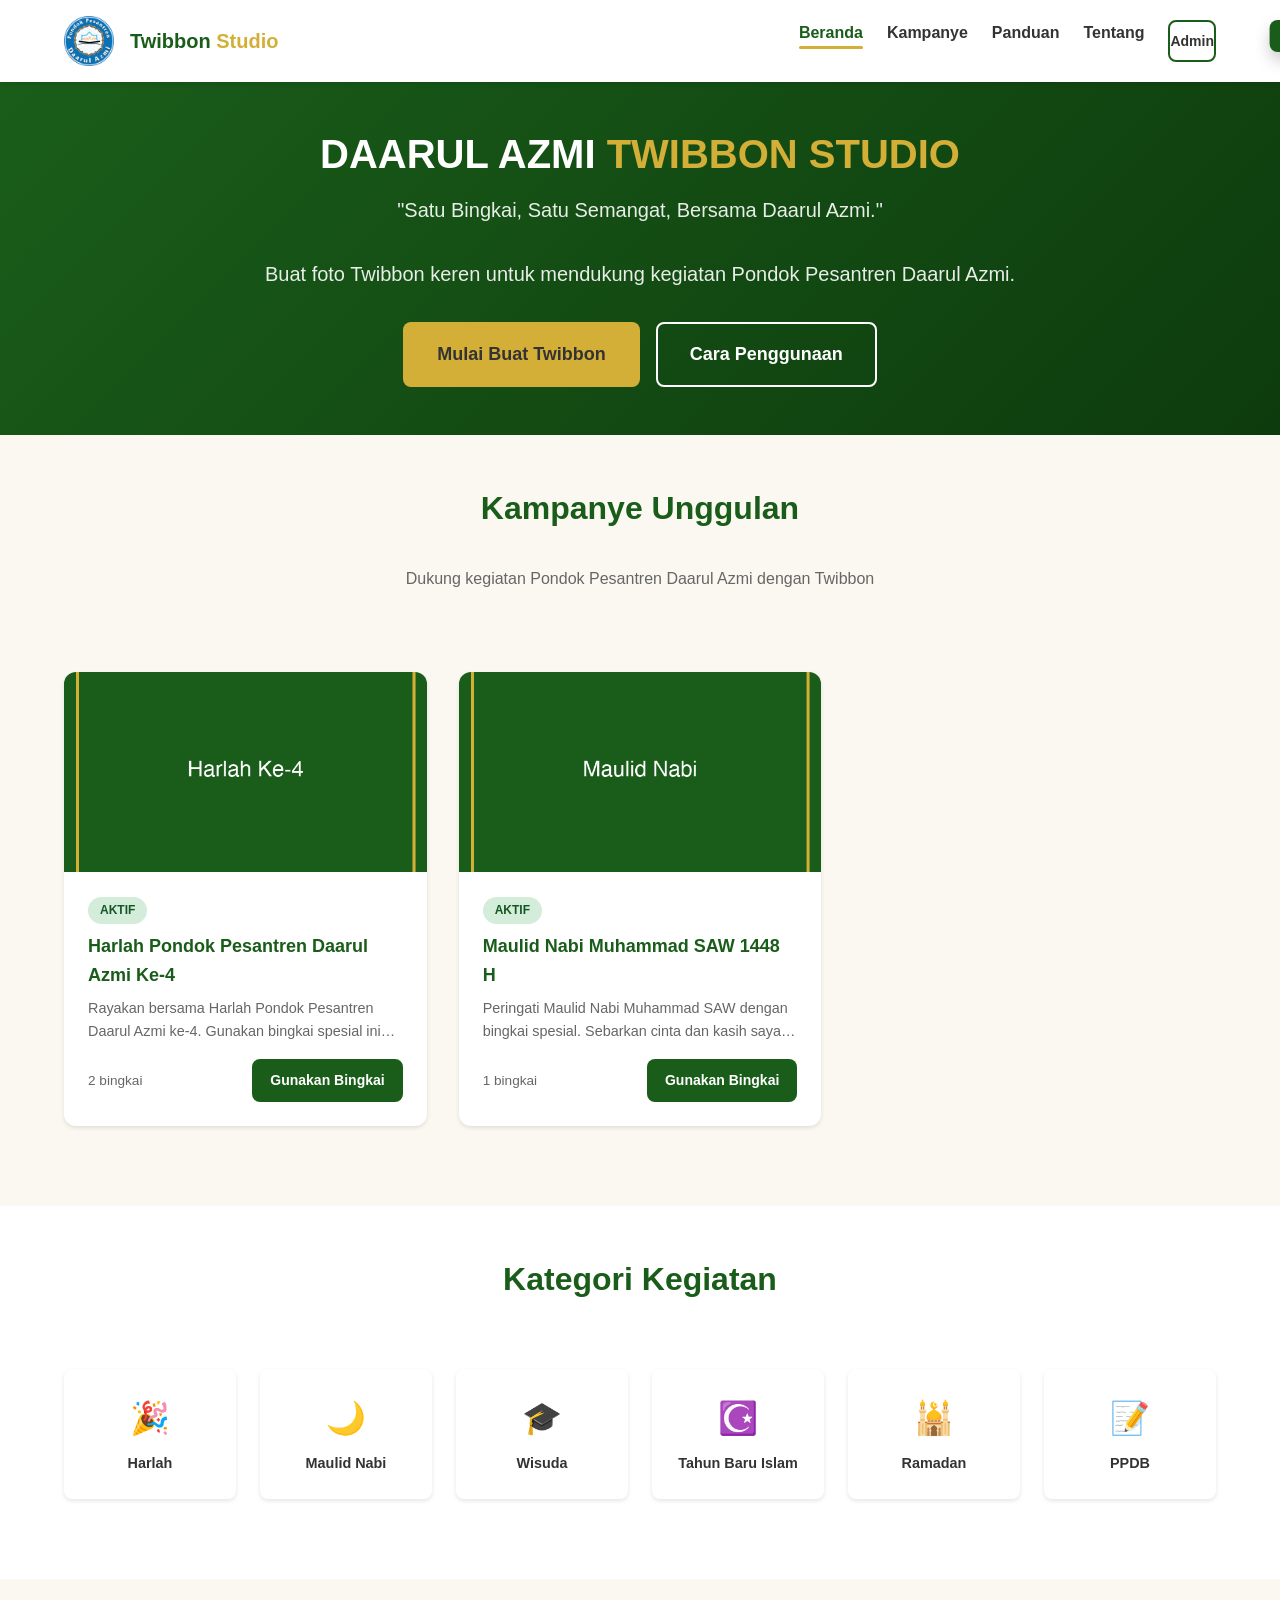
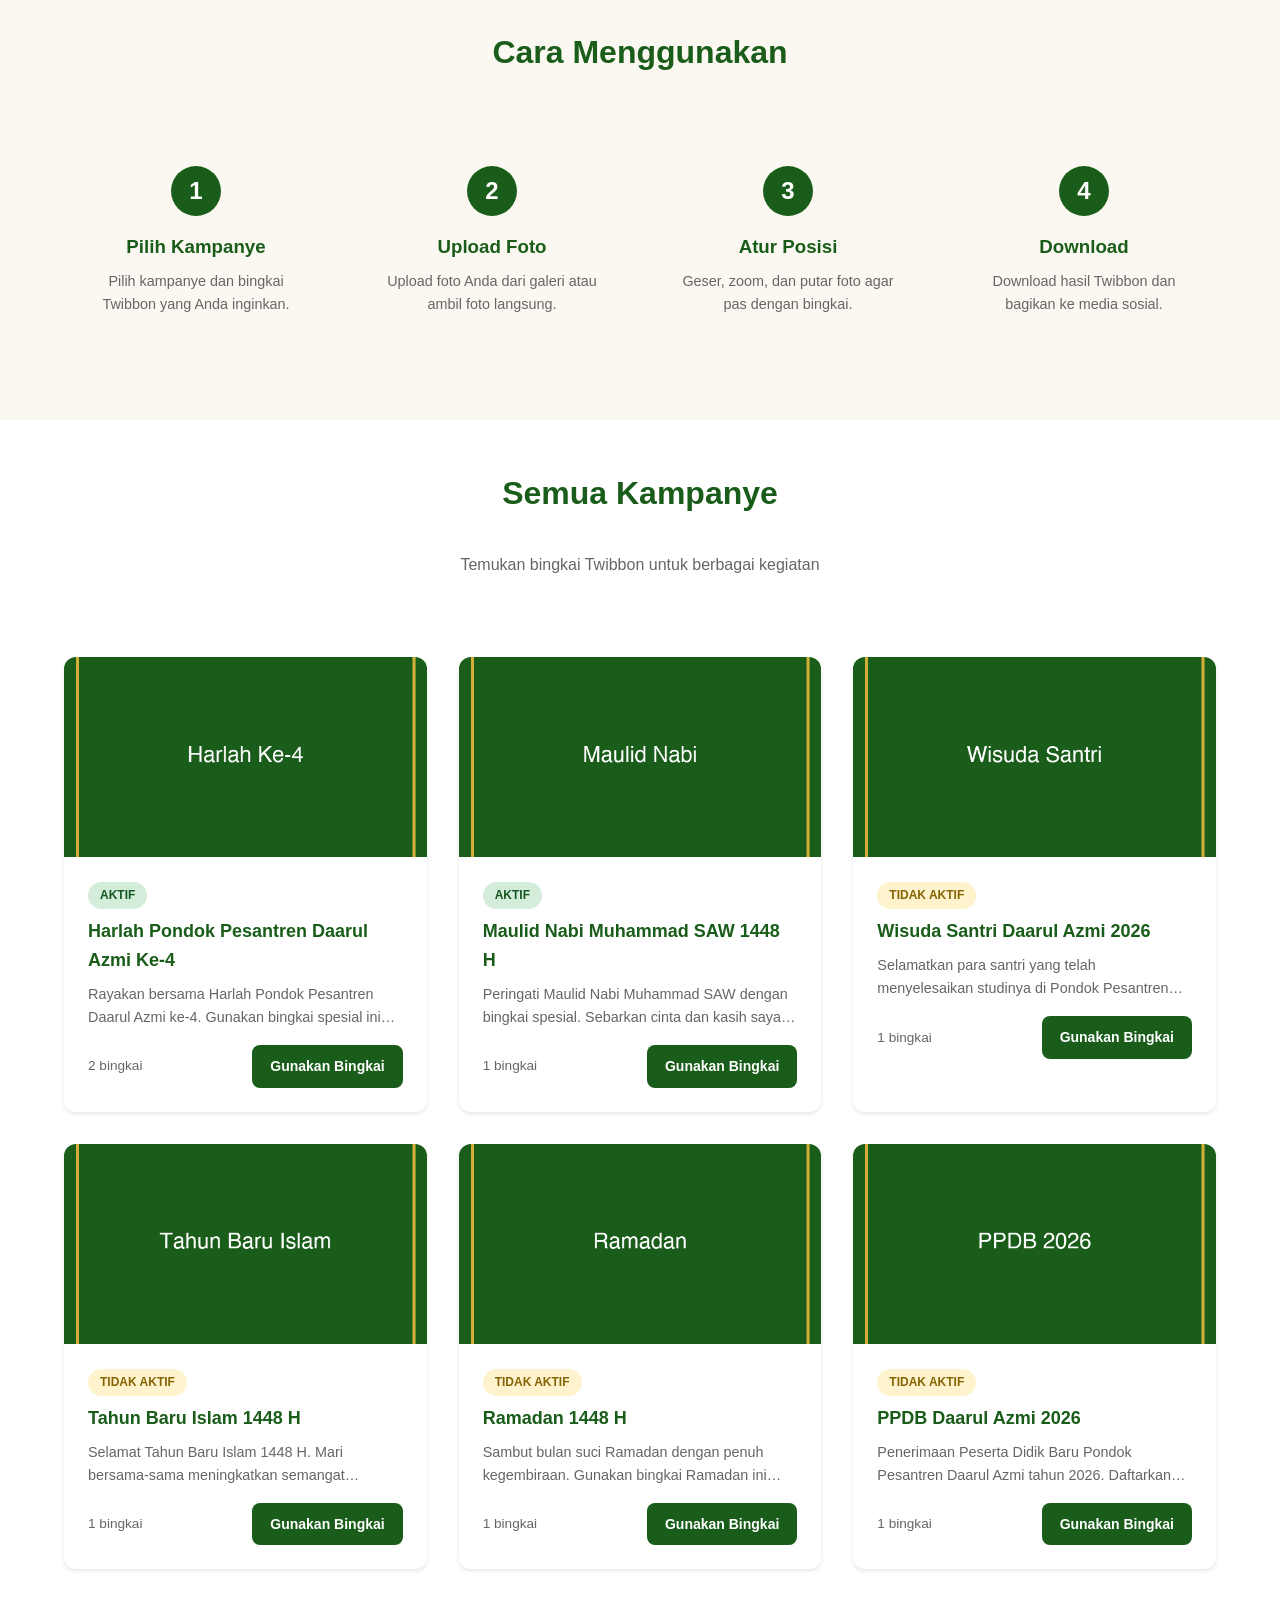
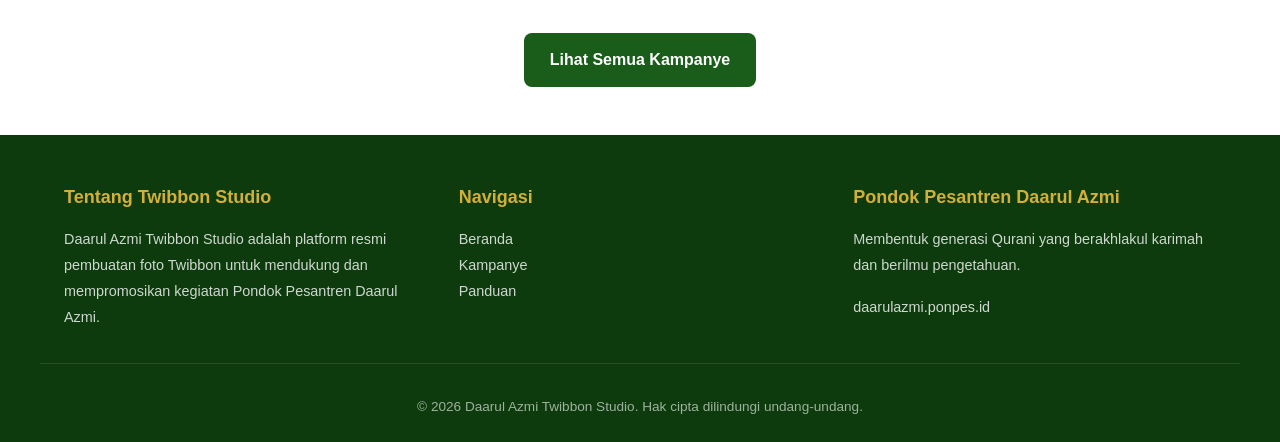
==== index.html @ 550771b5 "fix: change email input to text for admin login - Changed input type from 'email' to 'text' to allow" ====
<!DOCTYPE html>
<html lang="id">
<head>
  <meta charset="UTF-8">
  <meta name="viewport" content="width=device-width, initial-scale=1.0">
  <title>Daarul Azmi Twibbon Studio - Satu Bingkai, Satu Semangat</title>
  <meta name="description" content="Platform resmi pembuatan foto Twibbon untuk kegiatan Pondok Pesantren Daarul Azmi.">
  
  <!-- Favicon -->
  <link rel="icon" href="assets/logo/logo.png" type="image/png">
  
  <!-- Styles -->
  <link rel="stylesheet" href="css/global.css">
  <link rel="stylesheet" href="css/layout.css">
  <link rel="stylesheet" href="css/mobile.css">
  
  <!-- PWA -->
  <link rel="manifest" href="manifest.json">
  <meta name="theme-color" content="#1a5d1a">
</head>
<body>
  <!-- Header -->
  <header class="header">
    <div class="header-inner">
      <a href="index.html" class="logo">
        <img src="assets/logo/logo.png" alt="Logo Daarul Azmi">
        <div class="logo-text">Twibbon <span>Studio</span></div>
      </a>
      
      <button class="menu-toggle" id="menu-toggle" aria-label="Toggle menu">☰</button>
      
      <nav class="nav" id="main-nav">
        <ul class="nav-links">
          <li><a href="index.html" class="active">Beranda</a></li>
          <li><a href="kampanye.html">Kampanye</a></li>
          <li><a href="panduan.html">Panduan</a></li>
          <li><a href="#tentang">Tentang</a></li>
          <li><a href="login.html" class="btn btn-sm btn-outline">Admin</a></li>
        </ul>
      </nav>
    </div>
  </header>

  <!-- Hero Section -->
  <section class="hero">
    <div class="hero-content">
      <h1>DAARUL AZMI <span>TWIBBON STUDIO</span></h1>
      <p>"Satu Bingkai, Satu Semangat, Bersama Daarul Azmi."</p>
      <p>Buat foto Twibbon keren untuk mendukung kegiatan Pondok Pesantren Daarul Azmi.</p>
      <div class="hero-buttons">
        <a href="kampanye.html" class="btn btn-secondary btn-lg">Mulai Buat Twibbon</a>
        <a href="panduan.html" class="btn btn-outline btn-lg" style="border-color: white; color: white;">Cara Penggunaan</a>
      </div>
    </div>
  </section>

  <!-- Featured Campaigns -->
  <section class="section bg-cream">
    <div class="container">
      <h2 class="section-title">Kampanye Unggulan</h2>
      <p class="section-subtitle">Dukung kegiatan Pondok Pesantren Daarul Azmi dengan Twibbon</p>
      <div class="campaigns-grid" id="featured-campaigns">
        <!-- Campaigns will be loaded by JS -->
      </div>
    </div>
  </section>

  <!-- Categories -->
  <section class="section bg-white">
    <div class="container">
      <h2 class="section-title">Kategori Kegiatan</h2>
      <div class="categories-grid">
        <div class="category-card" data-category="harlah">
          <div class="category-icon">🎉</div>
          <div class="category-name">Harlah</div>
        </div>
        <div class="category-card" data-category="maulid">
          <div class="category-icon">🌙</div>
          <div class="category-name">Maulid Nabi</div>
        </div>
        <div class="category-card" data-category="wisuda">
          <div class="category-icon">🎓</div>
          <div class="category-name">Wisuda</div>
        </div>
        <div class="category-card" data-category="islam">
          <div class="category-icon">☪️</div>
          <div class="category-name">Tahun Baru Islam</div>
        </div>
        <div class="category-card" data-category="ramadan">
          <div class="category-icon">🕌</div>
          <div class="category-name">Ramadan</div>
        </div>
        <div class="category-card" data-category="ppdb">
          <div class="category-icon">📝</div>
          <div class="category-name">PPDB</div>
        </div>
      </div>
    </div>
  </section>

  <!-- Guide Section -->
  <section class="section bg-cream">
    <div class="container">
      <h2 class="section-title">Cara Menggunakan</h2>
      <div class="guide-steps">
        <div class="guide-step">
          <div class="step-number">1</div>
          <h3 class="step-title">Pilih Kampanye</h3>
          <p class="step-description">Pilih kampanye dan bingkai Twibbon yang Anda inginkan.</p>
        </div>
        <div class="guide-step">
          <div class="step-number">2</div>
          <h3 class="step-title">Upload Foto</h3>
          <p class="step-description">Upload foto Anda dari galeri atau ambil foto langsung.</p>
        </div>
        <div class="guide-step">
          <div class="step-number">3</div>
          <h3 class="step-title">Atur Posisi</h3>
          <p class="step-description">Geser, zoom, dan putar foto agar pas dengan bingkai.</p>
        </div>
        <div class="guide-step">
          <div class="step-number">4</div>
          <h3 class="step-title">Download</h3>
          <p class="step-description">Download hasil Twibbon dan bagikan ke media sosial.</p>
        </div>
      </div>
    </div>
  </section>

  <!-- All Campaigns -->
  <section class="section bg-white">
    <div class="container">
      <h2 class="section-title">Semua Kampanye</h2>
      <p class="section-subtitle">Temukan bingkai Twibbon untuk berbagai kegiatan</p>
      <div class="campaigns-grid" id="all-campaigns">
        <!-- Campaigns will be loaded by JS -->
      </div>
      <div class="text-center mt-lg">
        <a href="kampanye.html" class="btn btn-primary">Lihat Semua Kampanye</a>
      </div>
    </div>
  </section>

  <!-- Footer -->
  <footer class="footer" id="tentang">
    <div class="footer-content">
      <div class="footer-section">
        <h3>Tentang Twibbon Studio</h3>
        <p>Daarul Azmi Twibbon Studio adalah platform resmi pembuatan foto Twibbon untuk mendukung dan mempromosikan kegiatan Pondok Pesantren Daarul Azmi.</p>
      </div>
      <div class="footer-section">
        <h3>Navigasi</h3>
        <p><a href="index.html">Beranda</a></p>
        <p><a href="kampanye.html">Kampanye</a></p>
        <p><a href="panduan.html">Panduan</a></p>
      </div>
      <div class="footer-section">
        <h3>Pondok Pesantren Daarul Azmi</h3>
        <p>Membentuk generasi Qurani yang berakhlakul karimah dan berilmu pengetahuan.</p>
        <p style="margin-top: 1rem;"><a href="https://daarulazmi.ponpes.id" target="_blank">daarulazmi.ponpes.id</a></p>
      </div>
    </div>
    <div class="footer-bottom">
      <p>&copy; 2026 Daarul Azmi Twibbon Studio. Hak cipta dilindungi undang-undang.</p>
    </div>
  </footer>

  <!-- Notification -->
  <div class="notification" id="notification"></div>

  <!-- Scripts -->
  <script src="js/campaigns.js"></script>
  <script src="js/app.js"></script>
</body>
</html>
---- css/global.css ----
/* ============================================
   DAARUL AZMI TWIBBON STUDIO - Global Styles
   ============================================ */

:root {
  /* Warna utama */
  --primary-green: #1a5d1a;
  --primary-green-dark: #0d3b0d;
  --primary-green-light: #2d7a2d;
  
  /* Warna aksen */
  --accent-gold: #d4af37;
  --accent-gold-light: #f0d060;
  --accent-gold-dark: #b8960f;
  
  /* Warna pendukung */
  --white: #ffffff;
  --cream: #faf8f0;
  --light-gray: #f5f5f5;
  --gray: #e0e0e0;
  --dark-gray: #666666;
  --text-dark: #333333;
  --text-light: #ffffff;
  
  /* Spacing */
  --spacing-xs: 0.5rem;
  --spacing-sm: 1rem;
  --spacing-md: 1.5rem;
  --spacing-lg: 2rem;
  --spacing-xl: 3rem;
  
  /* Border radius */
  --radius-sm: 4px;
  --radius-md: 8px;
  --radius-lg: 12px;
  --radius-xl: 16px;
  
  /* Shadows */
  --shadow-sm: 0 2px 4px rgba(0,0,0,0.1);
  --shadow-md: 0 4px 8px rgba(0,0,0,0.15);
  --shadow-lg: 0 8px 16px rgba(0,0,0,0.2);
  
  /* Transitions */
  --transition-fast: 0.2s ease;
  --transition-normal: 0.3s ease;
}

/* Reset */
*, *::before, *::after {
  margin: 0;
  padding: 0;
  box-sizing: border-box;
}

html {
  font-size: 16px;
  scroll-behavior: smooth;
}

body {
  font-family: 'Segoe UI', Tahoma, Geneva, Verdana, sans-serif;
  line-height: 1.6;
  color: var(--text-dark);
  background-color: var(--cream);
}

a {
  text-decoration: none;
  color: inherit;
  transition: color var(--transition-fast);
}

a:hover {
  color: var(--primary-green);
}

img {
  max-width: 100%;
  height: auto;
  display: block;
}

button {
  cursor: pointer;
  border: none;
  outline: none;
  font-family: inherit;
  font-size: inherit;
}

input, textarea, select {
  font-family: inherit;
  font-size: inherit;
  outline: none;
}

/* Utility classes */
.container {
  max-width: 1200px;
  margin: 0 auto;
  padding: 0 var(--spacing-md);
}

.text-center {
  text-align: center;
}

.text-gold {
  color: var(--accent-gold);
}

.text-green {
  color: var(--primary-green);
}

.bg-cream {
  background-color: var(--cream);
}

.bg-white {
  background-color: var(--white);
}

.bg-green {
  background-color: var(--primary-green);
}

.mb-sm { margin-bottom: var(--spacing-sm); }
.mb-md { margin-bottom: var(--spacing-md); }
.mb-lg { margin-bottom: var(--spacing-lg); }
.mb-xl { margin-bottom: var(--spacing-xl); }

.mt-sm { margin-top: var(--spacing-sm); }
.mt-md { margin-top: var(--spacing-md); }
.mt-lg { margin-top: var(--spacing-lg); }
.mt-xl { margin-top: var(--spacing-xl); }

/* Buttons */
.btn {
  display: inline-block;
  padding: 0.75rem 1.5rem;
  border-radius: var(--radius-md);
  font-weight: 600;
  text-align: center;
  transition: all var(--transition-normal);
  border: 2px solid transparent;
}

.btn-primary {
  background-color: var(--primary-green);
  color: var(--white);
}

.btn-primary:hover {
  background-color: var(--primary-green-dark);
  color: var(--white);
}

.btn-secondary {
  background-color: var(--accent-gold);
  color: var(--text-dark);
}

.btn-secondary:hover {
  background-color: var(--accent-gold-dark);
  color: var(--white);
}

.btn-outline {
  background-color: transparent;
  border-color: var(--primary-green);
  color: var(--primary-green);
}

.btn-outline:hover {
  background-color: var(--primary-green);
  color: var(--white);
}

.btn-sm {
  padding: 0.5rem 1rem;
  font-size: 0.875rem;
}

.btn-lg {
  padding: 1rem 2rem;
  font-size: 1.125rem;
}

/* Cards */
.card {
  background-color: var(--white);
  border-radius: var(--radius-lg);
  box-shadow: var(--shadow-sm);
  overflow: hidden;
  transition: transform var(--transition-normal), box-shadow var(--transition-normal);
}

.card:hover {
  transform: translateY(-4px);
  box-shadow: var(--shadow-md);
}

.card-img {
  width: 100%;
  height: 200px;
  object-fit: cover;
}

.card-body {
  padding: var(--spacing-md);
}

.card-title {
  font-size: 1.25rem;
  font-weight: 700;
  margin-bottom: var(--spacing-xs);
  color: var(--primary-green);
}

.card-text {
  color: var(--dark-gray);
  margin-bottom: var(--spacing-sm);
}

/* Badges */
.badge {
  display: inline-block;
  padding: 0.25rem 0.75rem;
  border-radius: 50px;
  font-size: 0.75rem;
  font-weight: 600;
  text-transform: uppercase;
}

.badge-active {
  background-color: #d4edda;
  color: #155724;
}

.badge-inactive {
  background-color: #fff3cd;
  color: #856404;
}

/* Forms */
.form-group {
  margin-bottom: var(--spacing-md);
}

.form-label {
  display: block;
  margin-bottom: var(--spacing-xs);
  font-weight: 600;
  color: var(--text-dark);
}

.form-control {
  width: 100%;
  padding: 0.75rem;
  border: 2px solid var(--gray);
  border-radius: var(--radius-md);
  background-color: var(--white);
  transition: border-color var(--transition-fast);
}

.form-control:focus {
  border-color: var(--primary-green);
}

/* Loading spinner */
.spinner {
  display: inline-block;
  width: 40px;
  height: 40px;
  border: 4px solid var(--gray);
  border-top-color: var(--primary-green);
  border-radius: 50%;
  animation: spin 0.8s linear infinite;
}

@keyframes spin {
  to { transform: rotate(360deg); }
}

/* Notifications */
.notification {
  position: fixed;
  top: 20px;
  right: 20px;
  padding: 1rem 1.5rem;
  border-radius: var(--radius-md);
  background-color: var(--primary-green);
  color: var(--white);
  box-shadow: var(--shadow-lg);
  z-index: 9999;
  transform: translateX(120%);
  transition: transform var(--transition-normal);
}

.notification.show {
  transform: translateX(0);
}

.notification.error {
  background-color: #dc3545;
}

/* Section styling */
.section {
  padding: var(--spacing-xl) 0;
}

.section-title {
  font-size: 2rem;
  font-weight: 700;
  text-align: center;
  margin-bottom: var(--spacing-lg);
  color: var(--primary-green);
}

.section-subtitle {
  text-align: center;
  color: var(--dark-gray);
  margin-bottom: var(--spacing-xl);
}
---- css/layout.css ----
/* ============================================
   DAARUL AZMI TWIBBON STUDIO - Layout Styles
   ============================================ */

/* Header & Navigation */
.header {
  background-color: var(--white);
  box-shadow: var(--shadow-sm);
  position: sticky;
  top: 0;
  z-index: 1000;
}

.header-inner {
  display: flex;
  align-items: center;
  justify-content: space-between;
  padding: var(--spacing-sm) var(--spacing-md);
  max-width: 1200px;
  margin: 0 auto;
}

.logo {
  display: flex;
  align-items: center;
  gap: var(--spacing-sm);
}

.logo img {
  height: 50px;
  width: auto;
}

.logo-text {
  font-size: 1.25rem;
  font-weight: 700;
  color: var(--primary-green);
}

.logo-text span {
  color: var(--accent-gold);
}

.nav {
  display: flex;
  align-items: center;
  gap: var(--spacing-lg);
}

.nav-links {
  display: flex;
  list-style: none;
  gap: var(--spacing-md);
}

.nav-links a {
  font-weight: 600;
  color: var(--text-dark);
  padding: var(--spacing-xs) 0;
  position: relative;
}

.nav-links a:hover,
.nav-links a.active {
  color: var(--primary-green);
}

.nav-links a.active::after {
  content: '';
  position: absolute;
  bottom: 0;
  left: 0;
  right: 0;
  height: 3px;
  background-color: var(--accent-gold);
  border-radius: 2px;
}

/* Mobile menu toggle */
.menu-toggle {
  display: none;
  background: none;
  border: none;
  font-size: 1.5rem;
  color: var(--primary-green);
  cursor: pointer;
}

/* Hero Section */
.hero {
  background: linear-gradient(135deg, var(--primary-green) 0%, var(--primary-green-dark) 100%);
  color: var(--white);
  padding: var(--spacing-xl) var(--spacing-md);
  text-align: center;
}

.hero-content {
  max-width: 800px;
  margin: 0 auto;
}

.hero h1 {
  font-size: 2.5rem;
  font-weight: 800;
  margin-bottom: var(--spacing-sm);
  line-height: 1.2;
}

.hero h1 span {
  color: var(--accent-gold);
}

.hero p {
  font-size: 1.25rem;
  margin-bottom: var(--spacing-lg);
  opacity: 0.9;
}

.hero-buttons {
  display: flex;
  gap: var(--spacing-sm);
  justify-content: center;
  flex-wrap: wrap;
}

/* Campaign Cards Grid */
.campaigns-grid {
  display: grid;
  grid-template-columns: repeat(auto-fill, minmax(300px, 1fr));
  gap: var(--spacing-lg);
  padding: var(--spacing-lg) 0;
}

.campaign-card {
  background-color: var(--white);
  border-radius: var(--radius-lg);
  overflow: hidden;
  box-shadow: var(--shadow-sm);
  transition: transform var(--transition-normal), box-shadow var(--transition-normal);
}

.campaign-card:hover {
  transform: translateY(-4px);
  box-shadow: var(--shadow-md);
}

.campaign-card-img {
  width: 100%;
  height: 200px;
  overflow: hidden;
  background-color: var(--light-gray);
  display: flex;
  align-items: center;
  justify-content: center;
}

.campaign-card-img img {
  width: 100%;
  height: 100%;
  object-fit: cover;
}

.campaign-card-img .placeholder {
  color: var(--dark-gray);
  font-size: 0.9rem;
  text-align: center;
  padding: var(--spacing-sm);
}

.campaign-card-body {
  padding: var(--spacing-md);
}

.campaign-card-title {
  font-size: 1.125rem;
  font-weight: 700;
  margin-bottom: var(--spacing-xs);
  color: var(--primary-green);
}

.campaign-card-text {
  color: var(--dark-gray);
  font-size: 0.9rem;
  margin-bottom: var(--spacing-sm);
  display: -webkit-box;
  -webkit-line-clamp: 2;
  -webkit-box-orient: vertical;
  overflow: hidden;
}

.campaign-card-footer {
  display: flex;
  justify-content: space-between;
  align-items: center;
  margin-top: var(--spacing-sm);
}

/* Categories */
.categories-grid {
  display: grid;
  grid-template-columns: repeat(auto-fill, minmax(150px, 1fr));
  gap: var(--spacing-md);
  padding: var(--spacing-lg) 0;
}

.category-card {
  background-color: var(--white);
  border-radius: var(--radius-md);
  padding: var(--spacing-md);
  text-align: center;
  box-shadow: var(--shadow-sm);
  transition: all var(--transition-normal);
  cursor: pointer;
}

.category-card:hover {
  background-color: var(--primary-green);
  color: var(--white);
  transform: translateY(-2px);
}

.category-card:hover .category-icon {
  color: var(--accent-gold);
}

.category-icon {
  font-size: 2rem;
  margin-bottom: var(--spacing-xs);
  color: var(--primary-green);
  transition: color var(--transition-normal);
}

.category-name {
  font-weight: 600;
  font-size: 0.9rem;
}

/* Guide Section */
.guide-steps {
  display: grid;
  grid-template-columns: repeat(auto-fit, minmax(200px, 1fr));
  gap: var(--spacing-lg);
  padding: var(--spacing-lg) 0;
}

.guide-step {
  text-align: center;
  padding: var(--spacing-md);
}

.step-number {
  width: 50px;
  height: 50px;
  border-radius: 50%;
  background-color: var(--primary-green);
  color: var(--white);
  display: flex;
  align-items: center;
  justify-content: center;
  font-size: 1.5rem;
  font-weight: 700;
  margin: 0 auto var(--spacing-sm);
}

.step-title {
  font-weight: 700;
  margin-bottom: var(--spacing-xs);
  color: var(--primary-green);
}

.step-description {
  color: var(--dark-gray);
  font-size: 0.9rem;
}

/* Footer */
.footer {
  background-color: var(--primary-green-dark);
  color: var(--white);
  padding: var(--spacing-xl) 0 var(--spacing-md);
}

.footer-content {
  display: grid;
  grid-template-columns: repeat(auto-fit, minmax(250px, 1fr));
  gap: var(--spacing-lg);
  max-width: 1200px;
  margin: 0 auto;
  padding: 0 var(--spacing-md);
}

.footer-section h3 {
  color: var(--accent-gold);
  margin-bottom: var(--spacing-sm);
  font-size: 1.125rem;
}

.footer-section p,
.footer-section a {
  color: rgba(255, 255, 255, 0.8);
  font-size: 0.9rem;
  line-height: 1.8;
}

.footer-section a:hover {
  color: var(--accent-gold);
}

.footer-bottom {
  text-align: center;
  padding-top: var(--spacing-lg);
  margin-top: var(--spacing-lg);
  border-top: 1px solid rgba(255, 255, 255, 0.1);
  max-width: 1200px;
  margin-left: auto;
  margin-right: auto;
  padding-left: var(--spacing-md);
  padding-right: var(--spacing-md);
}

.footer-bottom p {
  color: rgba(255, 255, 255, 0.6);
  font-size: 0.85rem;
}

/* Search & Filter Bar */
.search-filter-bar {
  background-color: var(--white);
  padding: var(--spacing-md);
  border-radius: var(--radius-lg);
  box-shadow: var(--shadow-sm);
  margin-bottom: var(--spacing-lg);
}

.search-input-group {
  display: flex;
  gap: var(--spacing-sm);
  margin-bottom: var(--spacing-sm);
}

.search-input {
  flex: 1;
  padding: 0.75rem 1rem;
  border: 2px solid var(--gray);
  border-radius: var(--radius-md);
  font-size: 1rem;
}

.search-input:focus {
  border-color: var(--primary-green);
}

.filter-buttons {
  display: flex;
  gap: var(--spacing-xs);
  flex-wrap: wrap;
}

.filter-btn {
  padding: 0.5rem 1rem;
  border-radius: 50px;
  background-color: var(--light-gray);
  color: var(--text-dark);
  font-size: 0.875rem;
  font-weight: 600;
  transition: all var(--transition-fast);
}

.filter-btn:hover,
.filter-btn.active {
  background-color: var(--primary-green);
  color: var(--white);
}

/* Campaign Detail Page */
.campaign-detail {
  max-width: 900px;
  margin: 0 auto;
  padding: var(--spacing-lg);
}

.campaign-detail-header {
  text-align: center;
  margin-bottom: var(--spacing-xl);
}

.campaign-detail-cover {
  width: 100%;
  max-height: 400px;
  object-fit: cover;
  border-radius: var(--radius-lg);
  margin-bottom: var(--spacing-lg);
}

.campaign-detail-title {
  font-size: 2rem;
  font-weight: 800;
  color: var(--primary-green);
  margin-bottom: var(--spacing-sm);
}

.campaign-detail-description {
  color: var(--dark-gray);
  font-size: 1.1rem;
  line-height: 1.8;
}

.frame-options {
  display: grid;
  grid-template-columns: repeat(auto-fill, minmax(150px, 1fr));
  gap: var(--spacing-md);
  margin-top: var(--spacing-lg);
}

.frame-option {
  background-color: var(--white);
  border: 3px solid var(--gray);
  border-radius: var(--radius-md);
  padding: var(--spacing-sm);
  text-align: center;
  cursor: pointer;
  transition: all var(--transition-fast);
}

.frame-option:hover,
.frame-option.selected {
  border-color: var(--primary-green);
  box-shadow: var(--shadow-md);
}

.frame-option img {
  width: 100%;
  height: 150px;
  object-fit: contain;
  margin-bottom: var(--spacing-xs);
}

.frame-option-name {
  font-weight: 600;
  font-size: 0.9rem;
  color: var(--text-dark);
}

/* Panduan Page */
.panduan-content {
  max-width: 800px;
  margin: 0 auto;
  padding: var(--spacing-lg);
}

.panduan-step {
  background-color: var(--white);
  border-radius: var(--radius-lg);
  padding: var(--spacing-lg);
  margin-bottom: var(--spacing-lg);
  box-shadow: var(--shadow-sm);
}

.panduan-step h3 {
  color: var(--primary-green);
  margin-bottom: var(--spacing-sm);
  display: flex;
  align-items: center;
  gap: var(--spacing-sm);
}

.panduan-step h3 .step-num {
  width: 40px;
  height: 40px;
  border-radius: 50%;
  background-color: var(--primary-green);
  color: var(--white);
  display: flex;
  align-items: center;
  justify-content: center;
  font-size: 1.25rem;
  flex-shrink: 0;
}

.panduan-step p {
  color: var(--dark-gray);
  line-height: 1.8;
}

.panduan-step ul {
  margin-top: var(--spacing-sm);
  padding-left: var(--spacing-md);
  color: var(--dark-gray);
}

.panduan-step ul li {
  margin-bottom: var(--spacing-xs);
}
---- css/mobile.css ----
/* ============================================
   DAARUL AZMI TWIBBON STUDIO - Mobile Styles
   ============================================ */

@media (max-width: 768px) {
  /* Header */
  .header-inner {
    flex-wrap: wrap;
  }
  
  .menu-toggle {
    display: block;
  }
  
  .nav {
    display: none;
    width: 100%;
    flex-direction: column;
    padding-top: var(--spacing-sm);
  }
  
  .nav.show {
    display: flex;
  }
  
  .nav-links {
    flex-direction: column;
    width: 100%;
    gap: var(--spacing-sm);
  }
  
  .nav-links a {
    display: block;
    padding: var(--spacing-sm);
    background-color: var(--light-gray);
    border-radius: var(--radius-md);
  }
  
  /* Hero */
  .hero {
    padding: var(--spacing-lg) var(--spacing-sm);
  }
  
  .hero h1 {
    font-size: 1.75rem;
  }
  
  .hero p {
    font-size: 1rem;
  }
  
  .hero-buttons {
    flex-direction: column;
  }
  
  .hero-buttons .btn {
    width: 100%;
  }
  
  /* Campaigns Grid */
  .campaigns-grid {
    grid-template-columns: 1fr;
    gap: var(--spacing-md);
  }
  
  /* Categories */
  .categories-grid {
    grid-template-columns: repeat(2, 1fr);
  }
  
  /* Guide Steps */
  .guide-steps {
    grid-template-columns: 1fr;
  }
  
  /* Footer */
  .footer-content {
    grid-template-columns: 1fr;
  }
  
  /* Search & Filter */
  .search-input-group {
    flex-direction: column;
  }
  
  /* Campaign Detail */
  .campaign-detail {
    padding: var(--spacing-md);
  }
  
  .campaign-detail-title {
    font-size: 1.5rem;
  }
  
  .frame-options {
    grid-template-columns: repeat(2, 1fr);
  }
  
  /* Section */
  .section {
    padding: var(--spacing-lg) 0;
  }
  
  .section-title {
    font-size: 1.5rem;
  }
  
  /* Editor */
  .editor-container {
    flex-direction: column;
  }
  
  .editor-canvas-area {
    width: 100%;
  }
  
  .editor-controls {
    width: 100%;
    order: -1;
  }
  
  /* Panduan */
  .panduan-content {
    padding: var(--spacing-md);
  }
}

@media (max-width: 480px) {
  .logo-text {
    font-size: 1rem;
  }
  
  .logo img {
    height: 40px;
  }
  
  .hero h1 {
    font-size: 1.5rem;
  }
  
  .btn {
    padding: 0.625rem 1.25rem;
    font-size: 0.9rem;
  }
  
  .campaign-card-img {
    height: 150px;
  }
  
  .frame-options {
    grid-template-columns: 1fr;
  }
}
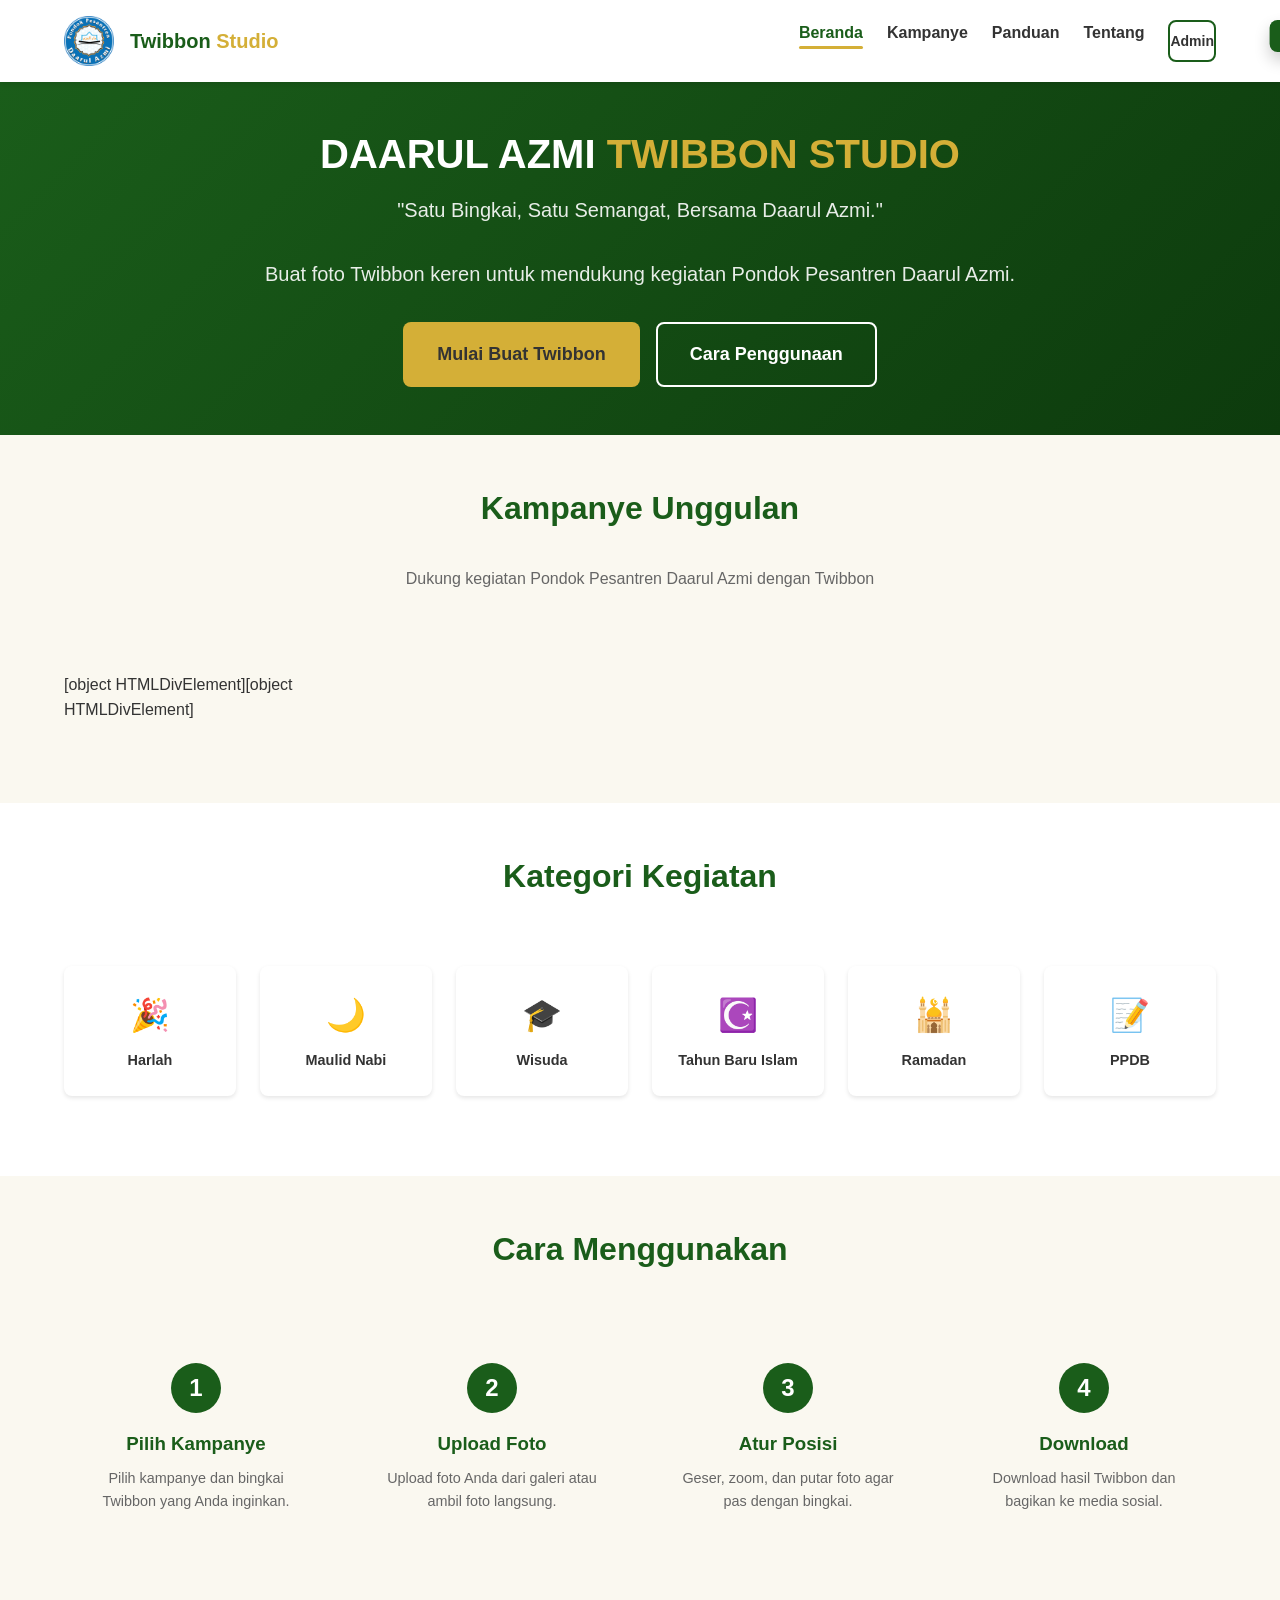
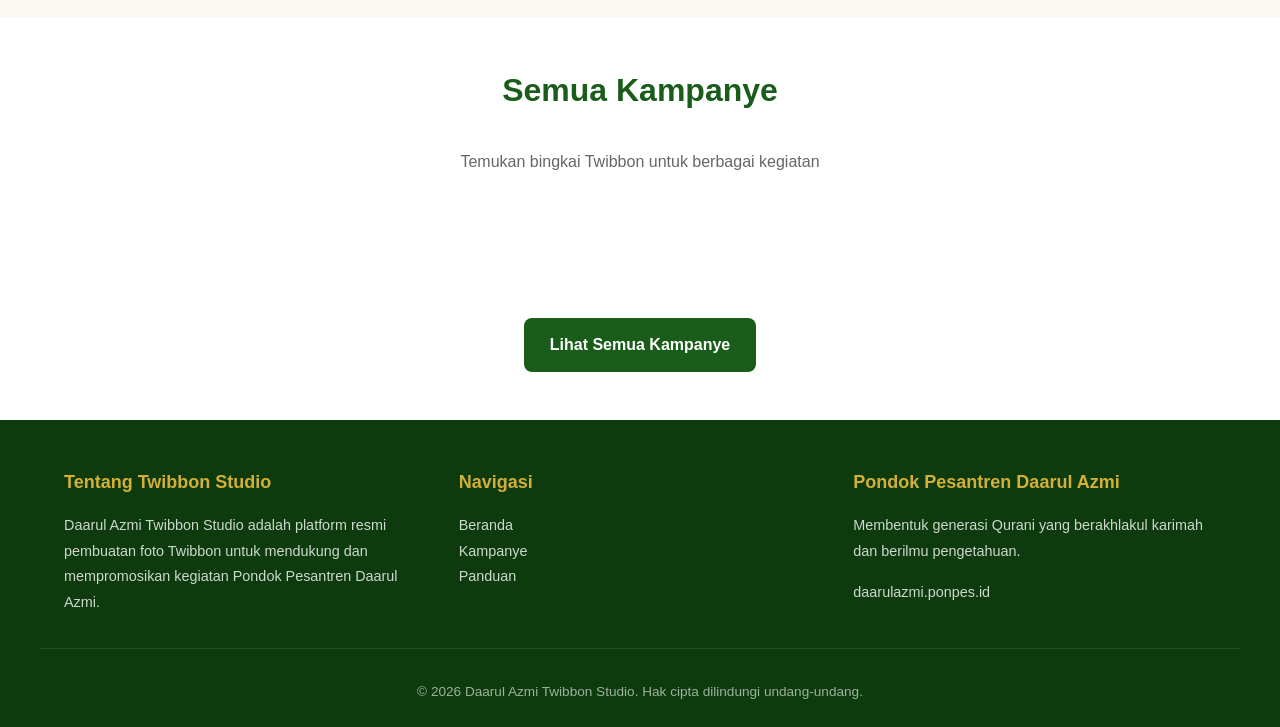
==== commit b5001dec: "Fix: cover thumbnails not showing and inactive campaigns reappearing - Add getImageUrl() with cache " ====
--- a/index.html
+++ b/index.html
@@ -15,7 +15,6 @@
   <link rel="stylesheet" href="css/mobile.css">
   
   <!-- PWA -->
-  <link rel="manifest" href="manifest.json">
   <meta name="theme-color" content="#1a5d1a">
 </head>
 <body>
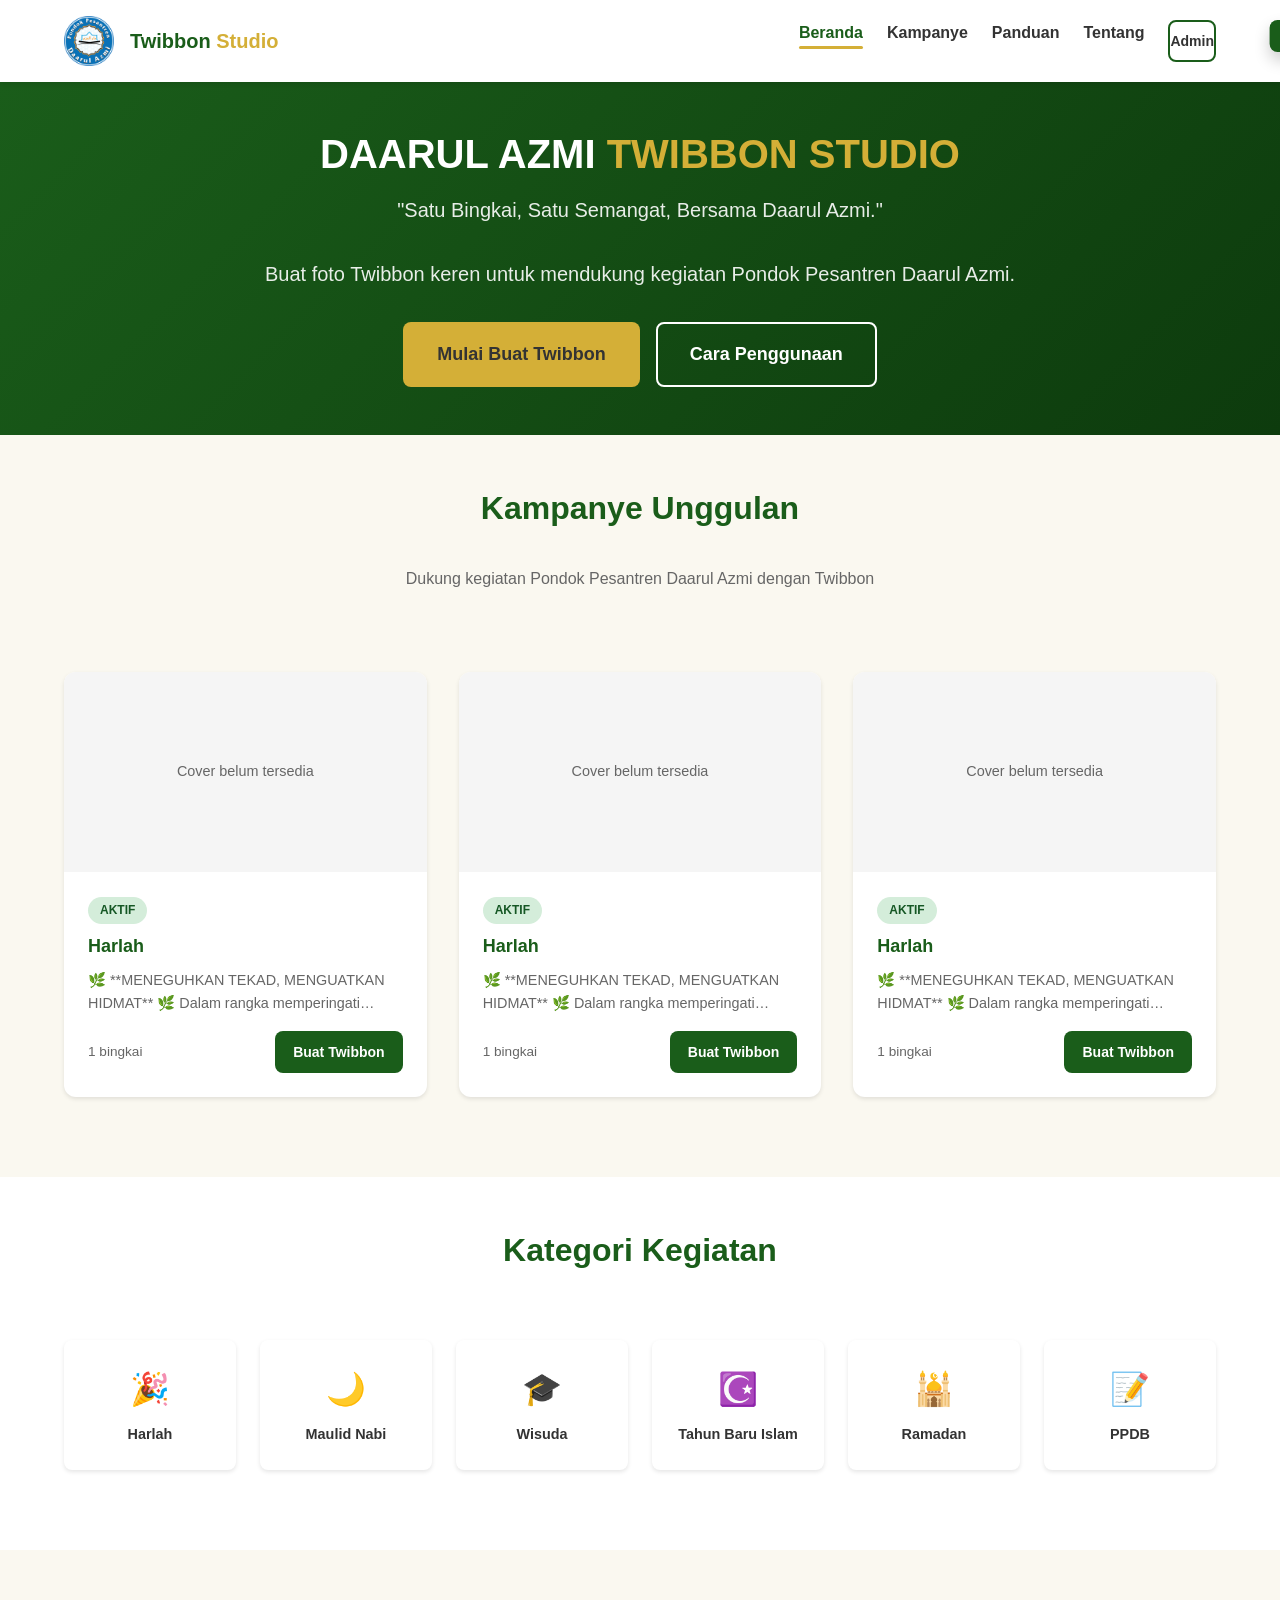
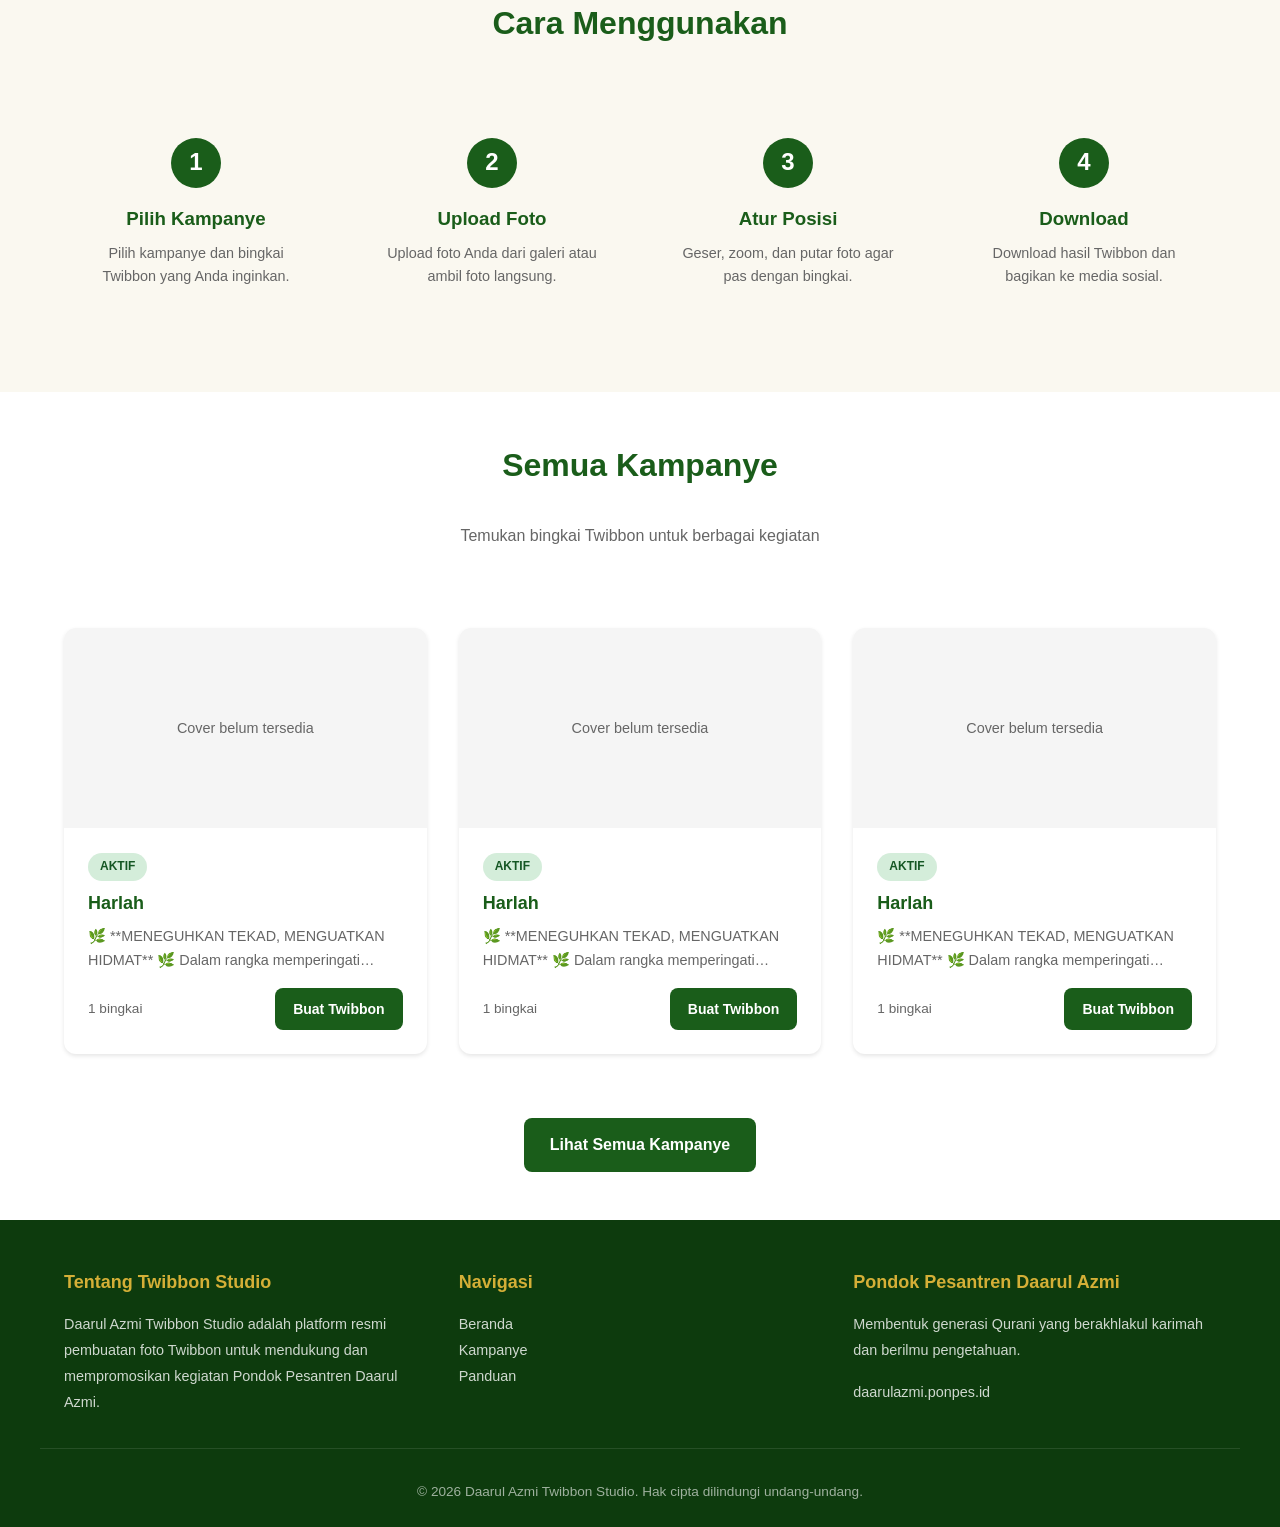
==== commit 72c1798e: "Tambahkan Open Graph tags ke semua halaman untuk preview WhatsApp Co-authored-by: Junie <junie@jetbr" ====
--- a/index.html
+++ b/index.html
@@ -5,6 +5,20 @@
   <meta name="viewport" content="width=device-width, initial-scale=1.0">
   <title>Daarul Azmi Twibbon Studio - Satu Bingkai, Satu Semangat</title>
   <meta name="description" content="Platform resmi pembuatan foto Twibbon untuk kegiatan Pondok Pesantren Daarul Azmi.">
+  
+  <!-- Open Graph / WhatsApp Preview -->
+  <meta property="og:type" content="website">
+  <meta property="og:url" content="https://twibbon.daarulazmi.ponpes.id">
+  <meta property="og:title" content="Daarul Azmi Twibbon Studio - Satu Bingkai, Satu Semangat">
+  <meta property="og:description" content="Platform resmi pembuatan foto Twibbon untuk kegiatan Pondok Pesantren Daarul Azmi. Buat Twibbon keren untuk mendukung kegiatan ponpes.">
+  <meta property="og:image" content="https://twibbon.daarulazmi.ponpes.id/assets/logo/logo.png">
+  <meta property="og:image:secure_url" content="https://twibbon.daarulazmi.ponpes.id/assets/logo/logo.png">
+  <meta property="og:image:alt" content="Daarul Azmi Twibbon Studio">
+  <meta property="og:locale" content="id_ID">
+  <meta name="twitter:card" content="summary_large_image">
+  <meta name="twitter:title" content="Daarul Azmi Twibbon Studio">
+  <meta name="twitter:description" content="Platform resmi pembuatan foto Twibbon untuk kegiatan Pondok Pesantren Daarul Azmi.">
+  <meta name="twitter:image" content="https://twibbon.daarulazmi.ponpes.id/assets/logo/logo.png">
   
   <!-- Favicon -->
   <link rel="icon" href="assets/logo/logo.png" type="image/png">
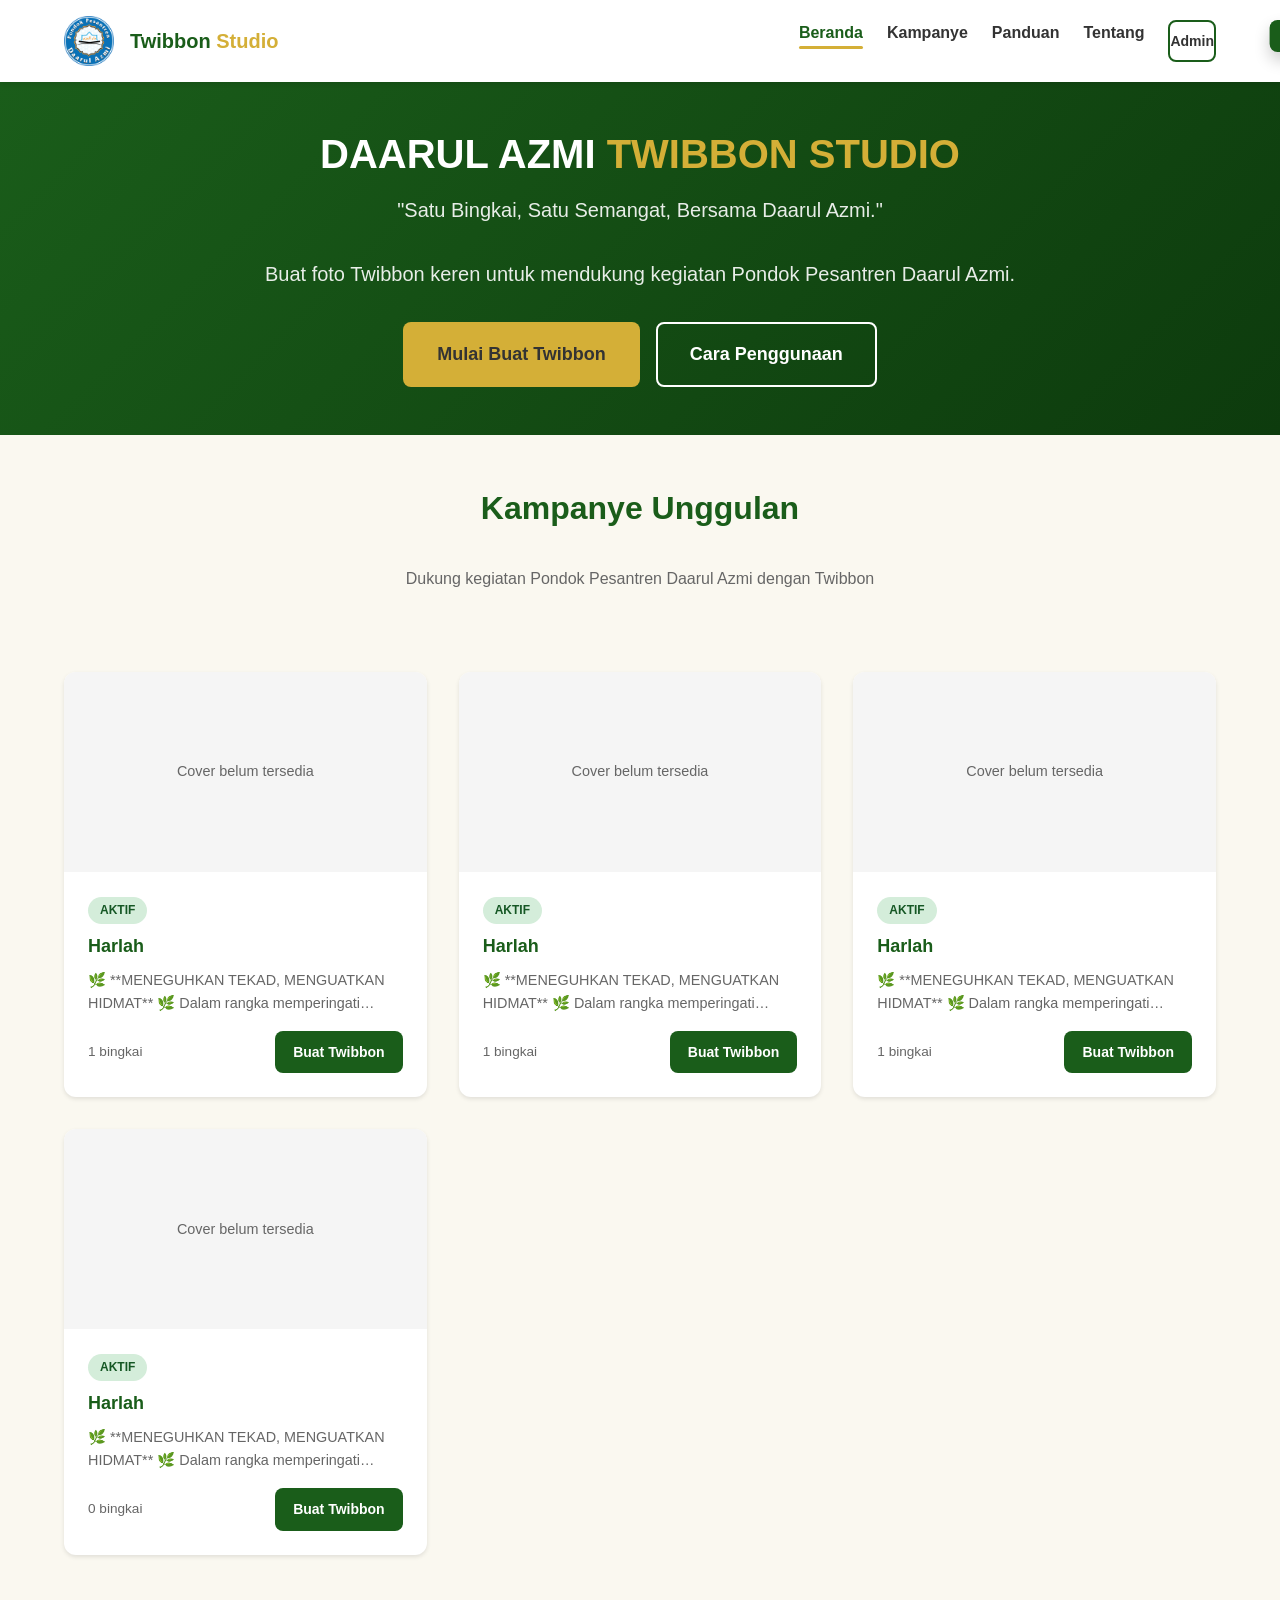
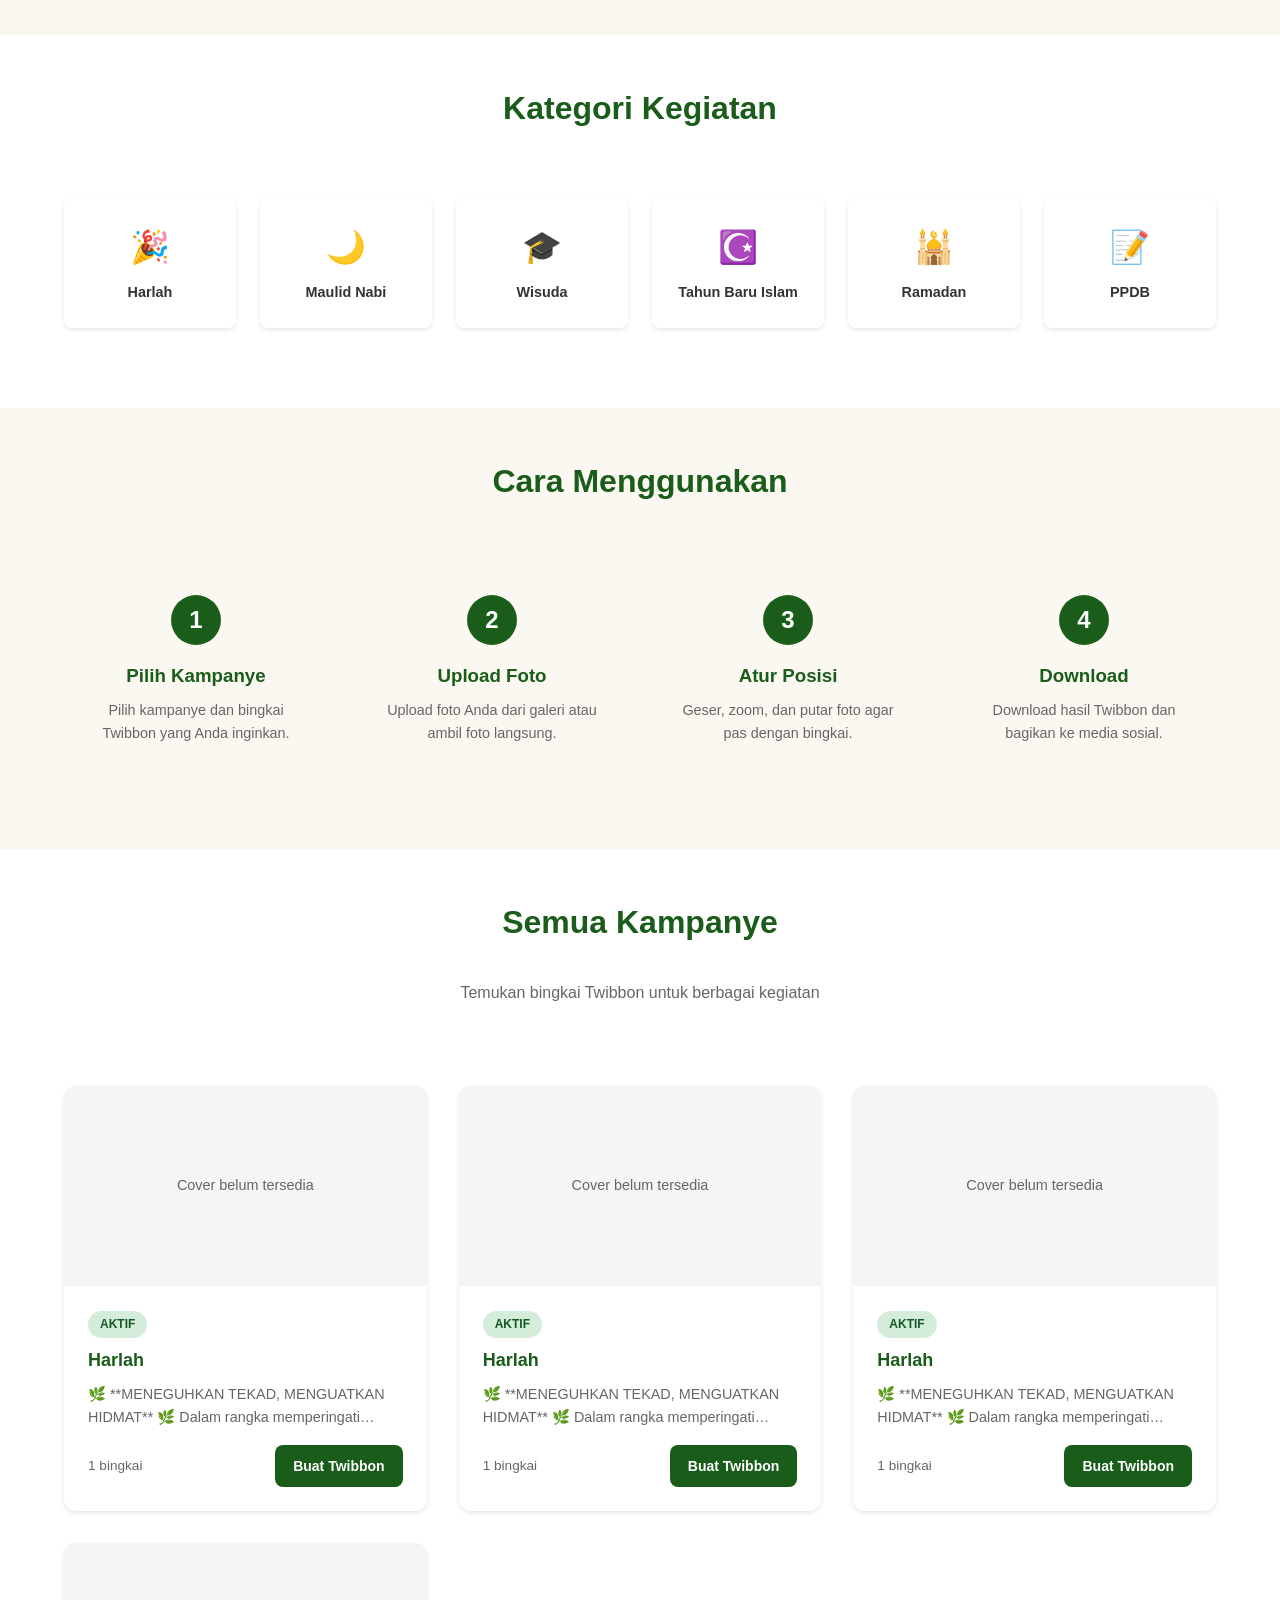
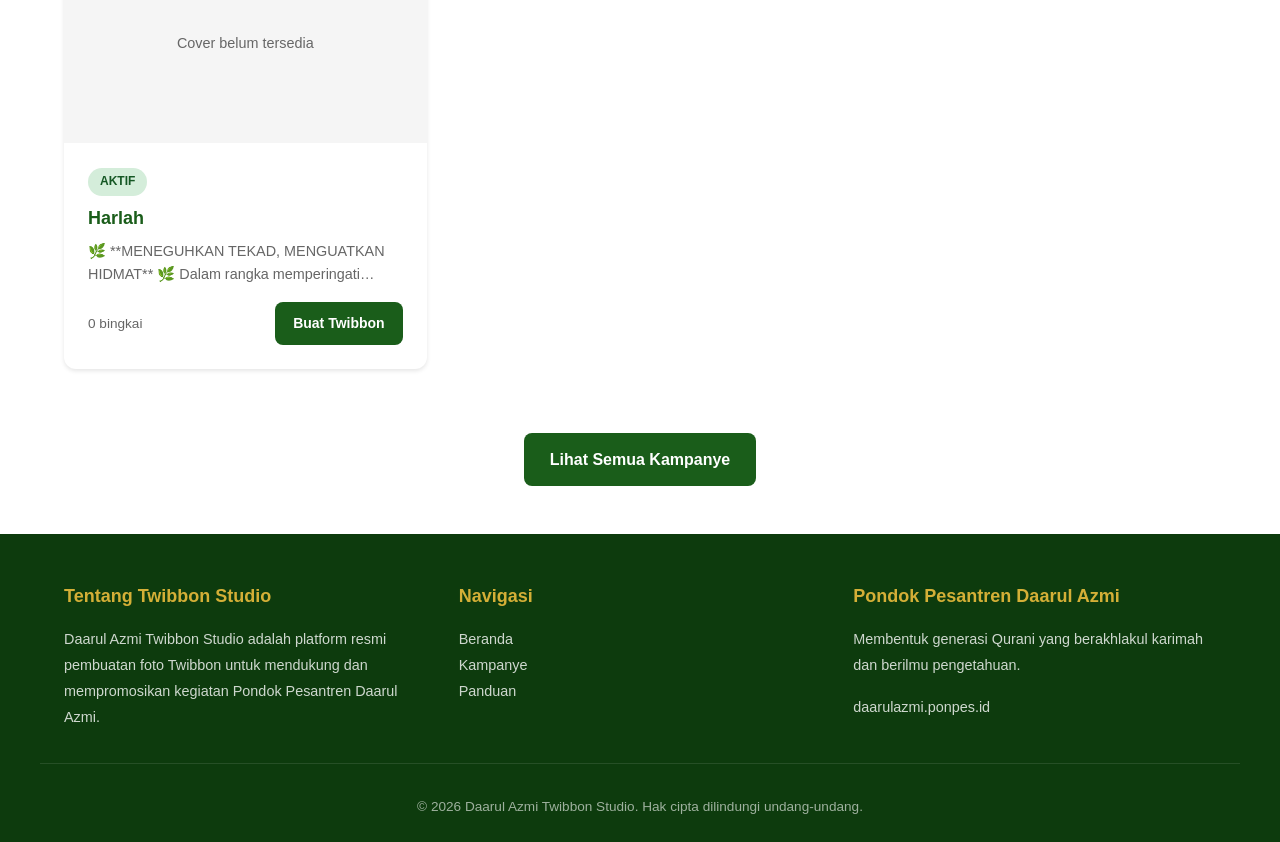
==== commit 0eb929f1: "fix: add service worker registration and cache busting to all pages - Add service worker registratio" ====
--- a/index.html
+++ b/index.html
@@ -21,12 +21,12 @@
   <meta name="twitter:image" content="https://twibbon.daarulazmi.ponpes.id/assets/logo/logo.png">
   
   <!-- Favicon -->
-  <link rel="icon" href="assets/logo/logo.png" type="image/png">
-  
-  <!-- Styles -->
-  <link rel="stylesheet" href="css/global.css">
-  <link rel="stylesheet" href="css/layout.css">
-  <link rel="stylesheet" href="css/mobile.css">
+  <link rel="icon" href="assets/logo/logo.png?v=20261103" type="image/png">
+  
+  <!-- Styles with cache busting -->
+  <link rel="stylesheet" href="css/global.css?v=20261103">
+  <link rel="stylesheet" href="css/layout.css?v=20261103">
+  <link rel="stylesheet" href="css/mobile.css?v=20261103">
   
   <!-- PWA -->
   <meta name="theme-color" content="#1a5d1a">
@@ -181,8 +181,41 @@
   <!-- Notification -->
   <div class="notification" id="notification"></div>
 
-  <!-- Scripts -->
-  <script src="js/campaigns.js"></script>
-  <script src="js/app.js"></script>
+  <!-- Scripts with cache busting -->
+  <script src="js/campaigns.js?v=20261103"></script>
+  <script src="js/app.js?v=20261103"></script>
+
+  <!-- Service Worker Registration -->
+  <script>
+    if ('serviceWorker' in navigator) {
+      window.addEventListener('load', () => {
+        // Unregister any existing service workers first
+        navigator.serviceWorker.getRegistrations().then(registrations => {
+          registrations.forEach(registration => {
+            registration.unregister();
+          });
+        });
+        
+        // Register new service worker
+        navigator.serviceWorker.register('./service-worker.js?v=20261103')
+          .then(registration => {
+            console.log('SW registered: ', registration);
+            // Force update if new version available
+            if (registration.waiting) {
+              registration.update();
+            }
+          })
+          .catch(error => {
+            console.log('SW registration failed: ', error);
+          });
+      });
+      
+      // Listen for updates
+      navigator.serviceWorker.addEventListener('controllerchange', () => {
+        console.log('New service worker available, reloading page...');
+        window.location.reload();
+      });
+    }
+  </script>
 </body>
 </html>
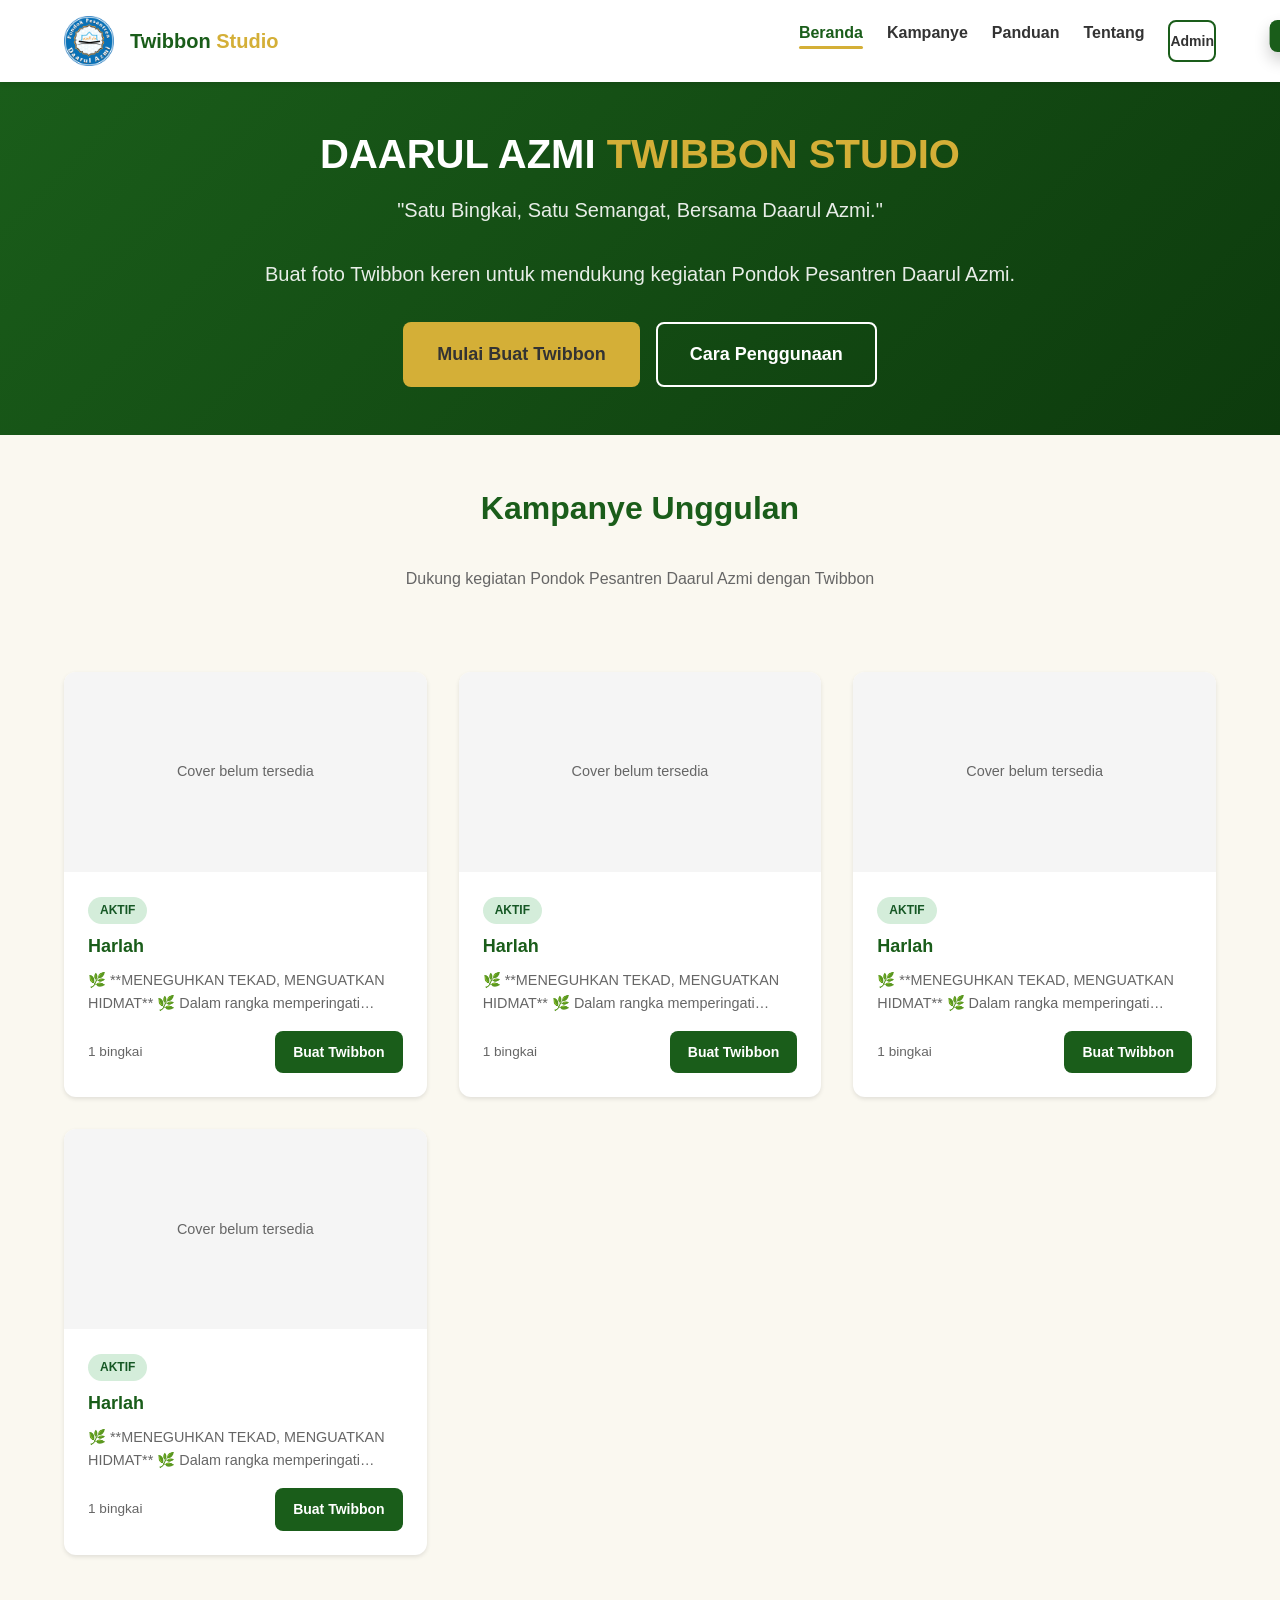
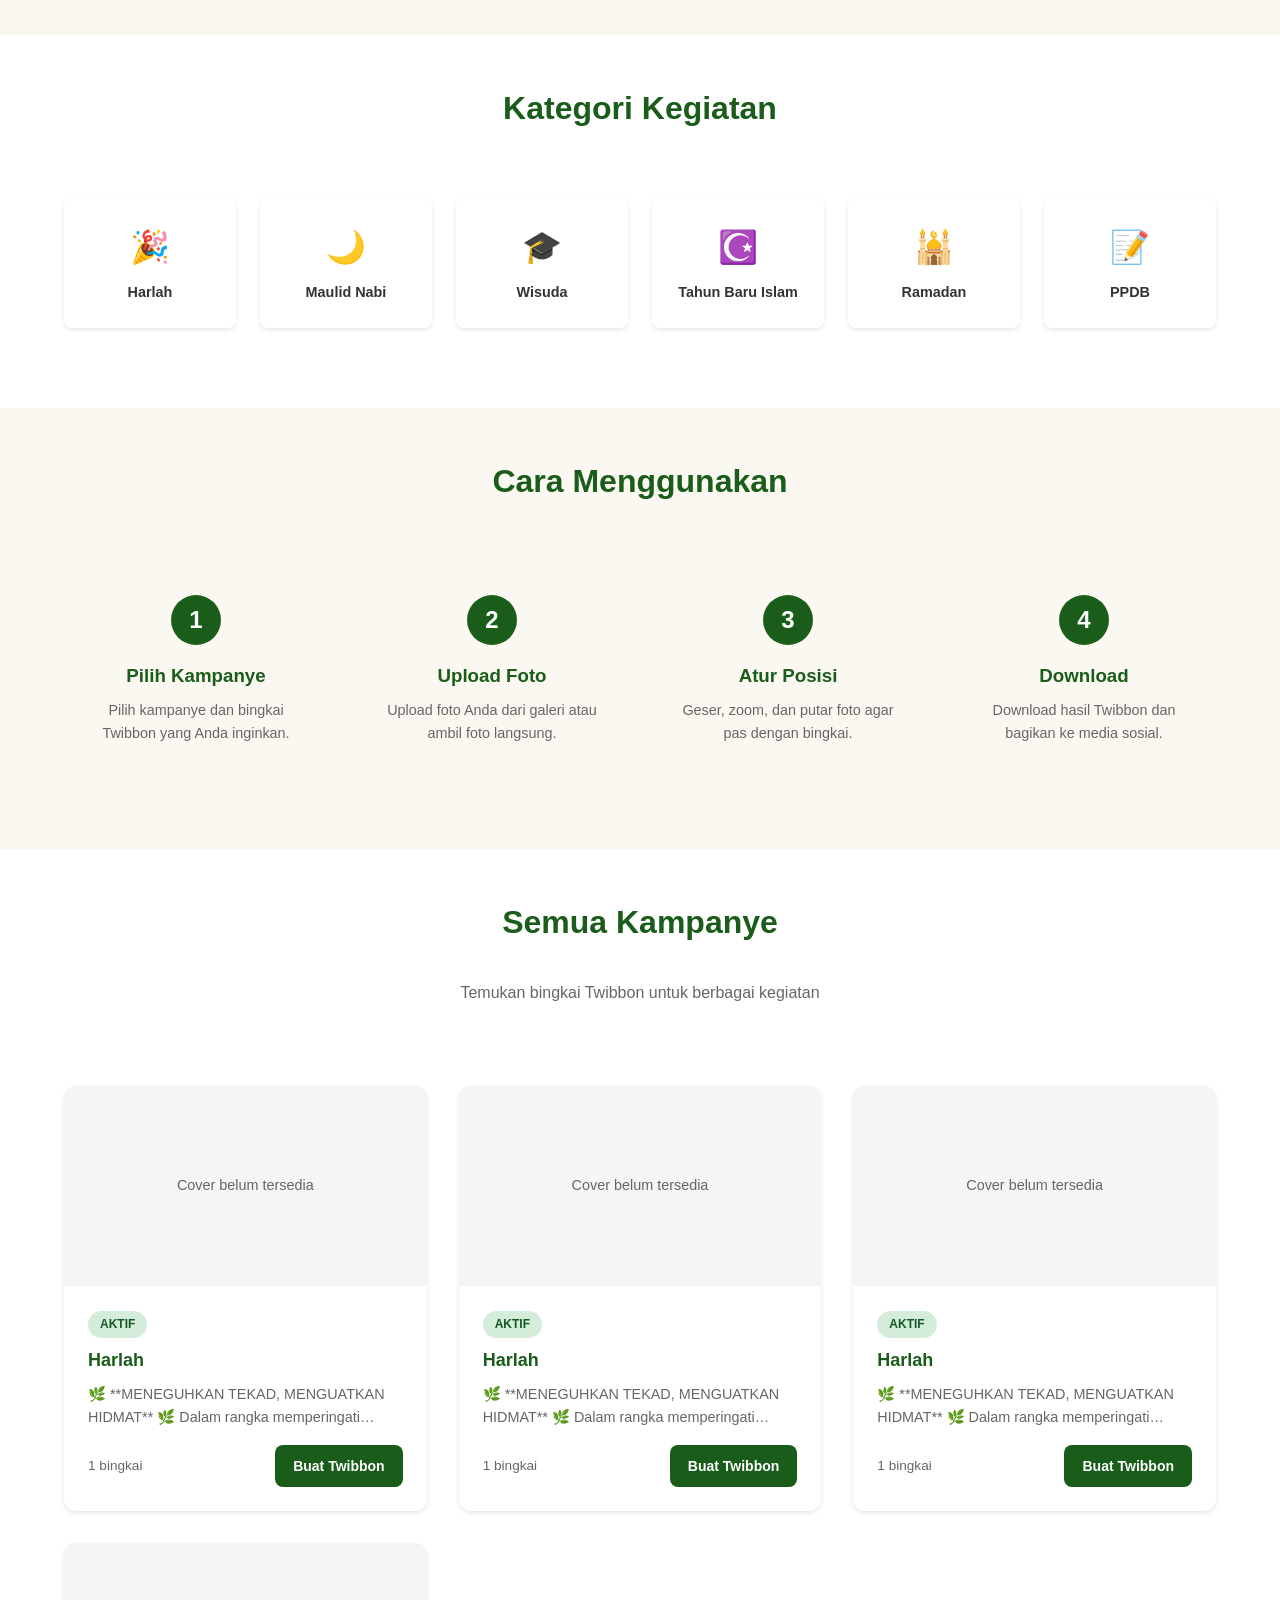
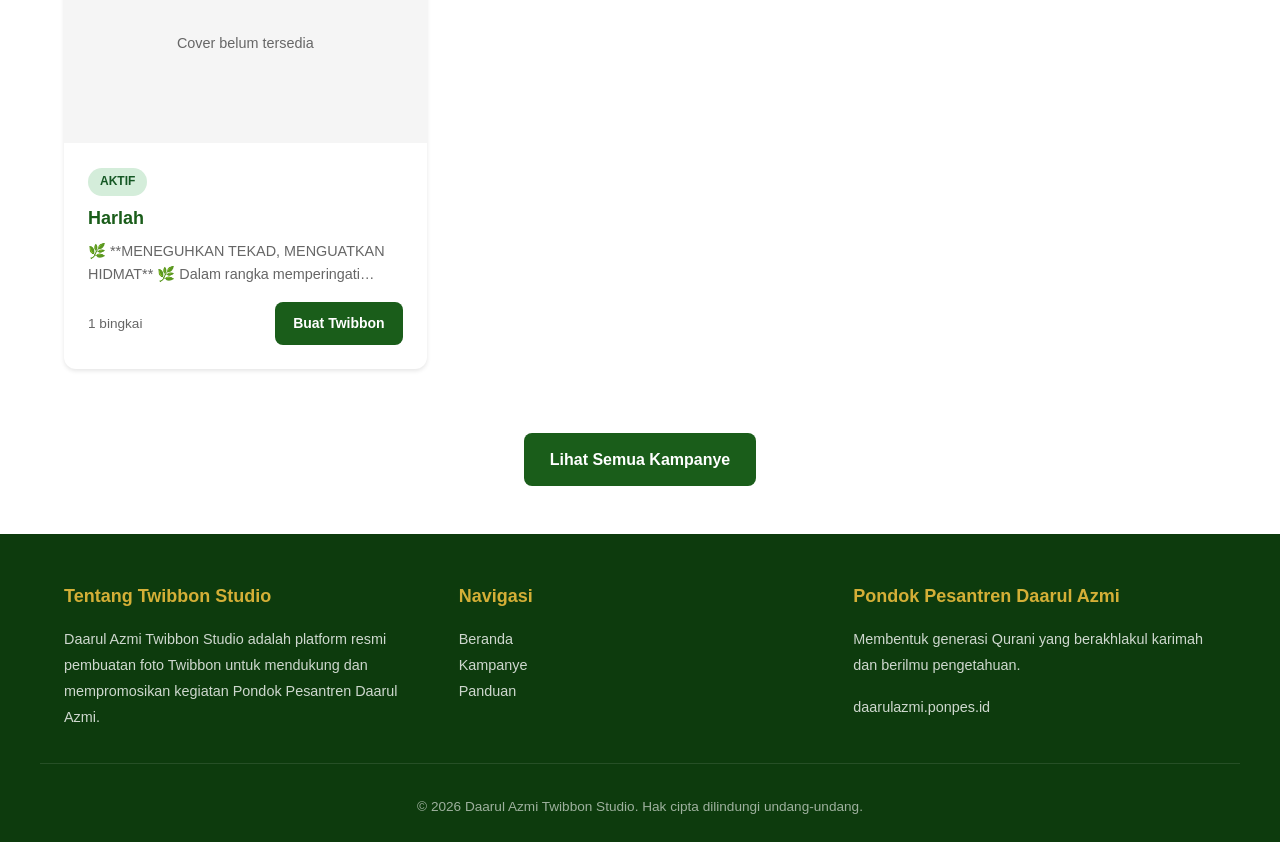
==== commit 763a3705: "fix: prevent infinite reload loop causing disco effect - Remove aggressive service worker unregister" ====
--- a/index.html
+++ b/index.html
@@ -188,32 +188,29 @@
   <!-- Service Worker Registration -->
   <script>
     if ('serviceWorker' in navigator) {
+      // Guard flag to prevent infinite reload loop
+      let isReloading = false;
+      
       window.addEventListener('load', () => {
-        // Unregister any existing service workers first
-        navigator.serviceWorker.getRegistrations().then(registrations => {
-          registrations.forEach(registration => {
-            registration.unregister();
-          });
-        });
-        
-        // Register new service worker
+        // Register service worker
         navigator.serviceWorker.register('./service-worker.js?v=20261103')
           .then(registration => {
             console.log('SW registered: ', registration);
-            // Force update if new version available
-            if (registration.waiting) {
-              registration.update();
-            }
           })
           .catch(error => {
             console.log('SW registration failed: ', error);
           });
       });
       
-      // Listen for updates
+      // Only reload once when a new service worker takes control
       navigator.serviceWorker.addEventListener('controllerchange', () => {
-        console.log('New service worker available, reloading page...');
-        window.location.reload();
+        if (!isReloading) {
+          isReloading = true;
+          console.log('New service worker available, reloading page once...');
+          setTimeout(() => {
+            window.location.reload();
+          }, 1000);
+        }
       });
     }
   </script>
